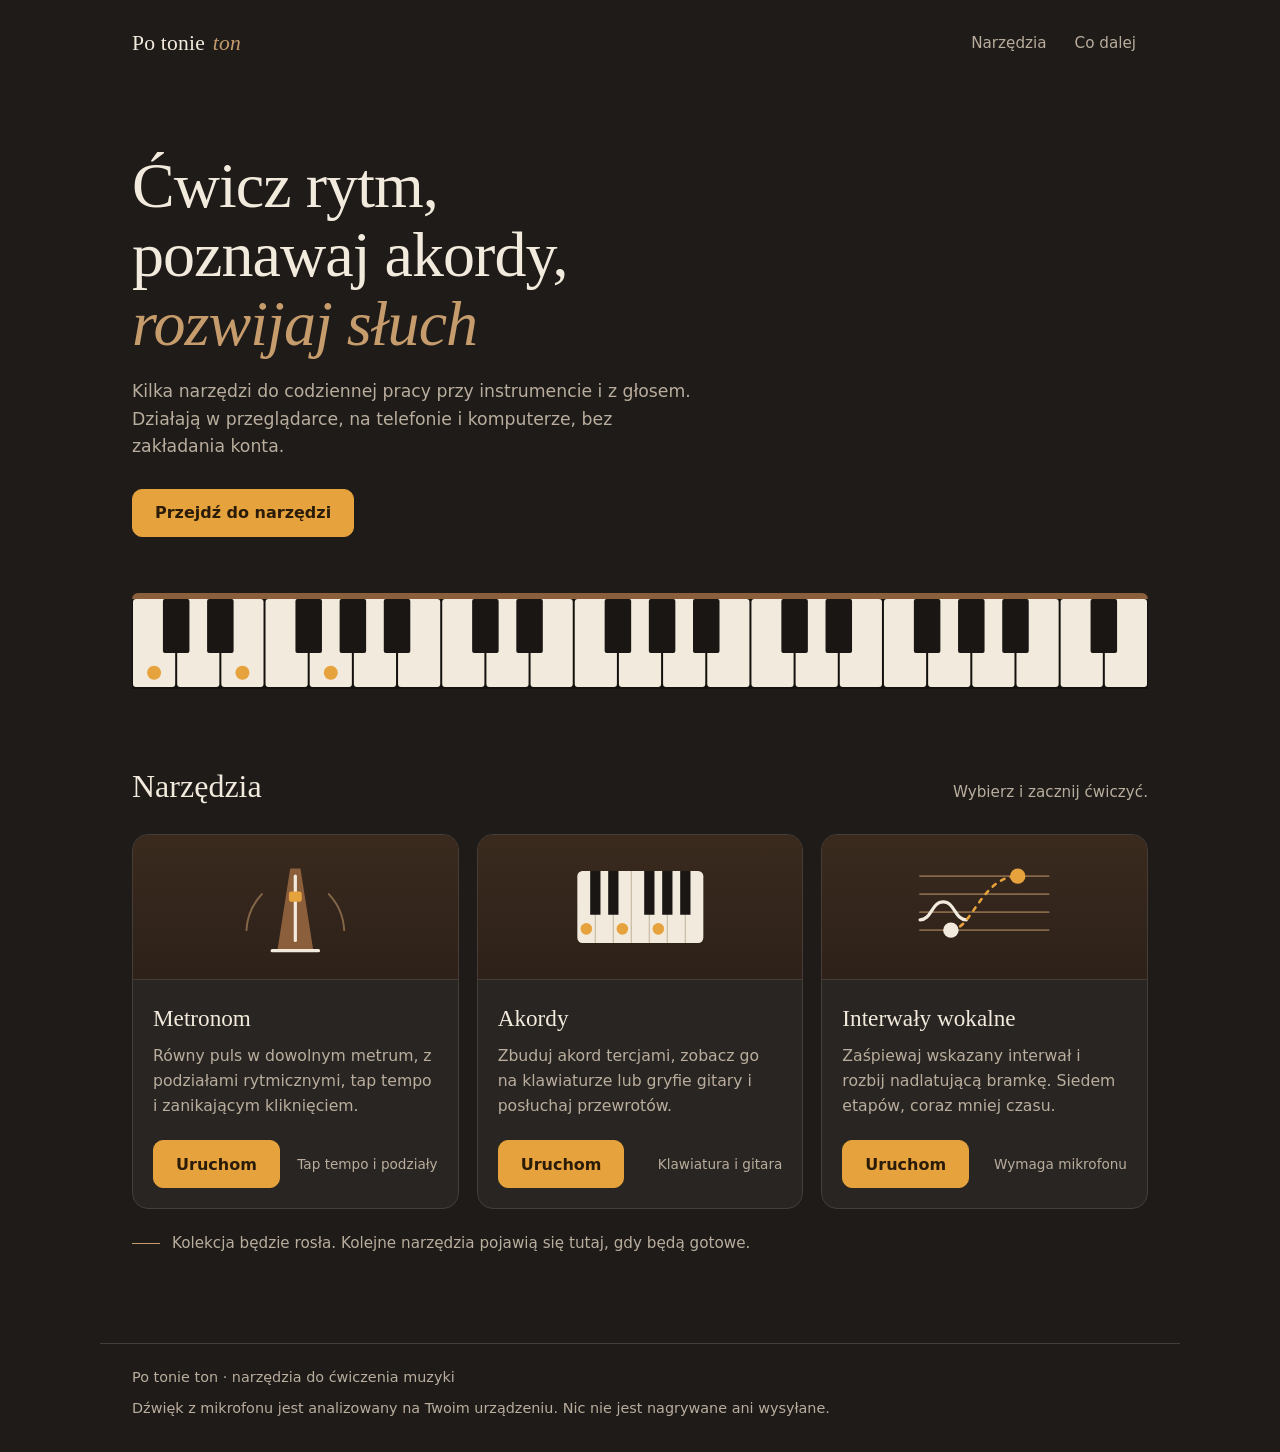
==== index.html @ c6633d5c "Add files via upload" ====
<!doctype html>
<html lang="pl">
<head>
<meta charset="utf-8">
<meta name="viewport" content="width=device-width, initial-scale=1, viewport-fit=cover">
<title>Po tonie ton</title>
<meta name="description" content="Narzędzia do ćwiczenia muzyki w przeglądarce: akordy, interwały wokalne i metronom. Bez konta i bez instalacji.">
<meta name="theme-color" content="#1e1b19">
<link rel="icon" type="image/svg+xml" href="assets/favicon.svg">
<!-- Po publikacji pod innym adresem zmień poniższe trzy adresy (patrz README). -->
<link rel="canonical" href="https://lukas-piano.github.io/Po_tonie_ton/">
<meta property="og:type" content="website">
<meta property="og:locale" content="pl_PL">
<meta property="og:site_name" content="Po tonie ton">
<meta property="og:title" content="Po tonie ton — ćwicz rytm, poznawaj akordy, rozwijaj słuch">
<meta property="og:description" content="Narzędzia do ćwiczenia muzyki w przeglądarce: akordy, interwały wokalne i metronom.">
<meta property="og:url" content="https://lukas-piano.github.io/Po_tonie_ton/">
<meta property="og:image" content="https://lukas-piano.github.io/Po_tonie_ton/assets/og-image.png">
<meta property="og:image:width" content="1200">
<meta property="og:image:height" content="630">
<meta property="og:image:alt" content="Po tonie ton — narzędzia do ćwiczenia muzyki">
<meta name="twitter:card" content="summary_large_image">
<link rel="stylesheet" href="assets/portal.css">
</head>
<body>
<header class="wrap top">
  <a class="brand" href="#top" aria-label="Po tonie ton — strona główna">Po tonie <span>ton</span></a>
  <nav class="nav" aria-label="Główna">
    <a href="#narzedzia">Narzędzia</a>
    <a href="#rozwoj">Co dalej</a>
  </nav>
</header>

<main id="top">
  <section class="wrap hero">
    <h1>Ćwicz rytm, poznawaj akordy, <em>rozwijaj słuch</em></h1>
    <p>Kilka narzędzi do codziennej pracy przy instrumencie i z głosem. Działają w przeglądarce, na telefonie i komputerze, bez zakładania konta.</p>
    <a class="btn btn--primary" href="#narzedzia">Przejdź do narzędzi</a>
    <div class="keyboard" id="klawiatura"></div>
  </section>

  <section class="wrap tools" id="narzedzia" aria-labelledby="narzedzia-tytul">
    <div class="section-head">
      <h2 id="narzedzia-tytul">Narzędzia</h2>
      <p>Wybierz i zacznij ćwiczyć.</p>
    </div>
    <ul class="cards" id="lista-aplikacji">
      <!-- Karty rysuje assets/portal.js z katalogu assets/apps.js. Poniżej wersja bez JavaScriptu. -->
      <li class="card"><div class="card__body"><h3 class="card__title">Metronom</h3></div><div class="card__foot"><a class="btn btn--primary" data-app href="metronom/">Uruchom</a></div></li>
      <li class="card"><div class="card__body"><h3 class="card__title">Akordy</h3></div><div class="card__foot"><a class="btn btn--primary" data-app href="akordy/">Uruchom</a></div></li>
      <li class="card"><div class="card__body"><h3 class="card__title">Interwały wokalne</h3></div><div class="card__foot"><a class="btn btn--primary" data-app href="interwaly/">Uruchom</a></div></li>
    </ul>
    <p class="growing" id="rozwoj">Kolekcja będzie rosła. Kolejne narzędzia pojawią się tutaj, gdy będą gotowe.</p>
  </section>
</main>

<footer class="wrap foot">
  <span>Po tonie ton · narzędzia do ćwiczenia muzyki</span>
  <span>Dźwięk z mikrofonu jest analizowany na Twoim urządzeniu. Nic nie jest nagrywane ani wysyłane.</span>
</footer>

<script src="assets/portal-link.js"></script>
<script src="assets/apps.js"></script>
<script src="assets/portal.js"></script>
</body>
</html>
---- assets/portal.css ----
/* Układ: jedna spokojna kolumna — znak i nawigacja, nagłówek z klawiaturą, rząd kart narzędzi, stopka. */
:root {
  color-scheme: dark;
  --bg: #1e1b19;          /* ciepły grafit */
  --surface: #292522;
  --surface-2: #322d29;
  --line: #453d37;
  --wood: #8b5e3c;
  --wood-light: #c69c6d;
  --cream: #f2eadc;       /* złamana biel */
  --muted: #b9ad9d;
  --amber: #e6a23c;
  --amber-ink: #2a1c08;
  --display: "Iowan Old Style", "Palatino Linotype", Palatino, "Book Antiqua", "Noto Serif", Georgia, serif;
  --body: system-ui, -apple-system, "Segoe UI", Roboto, "Helvetica Neue", Arial, sans-serif;
  --wrap: 1080px;
}

*, *::before, *::after { box-sizing: border-box; }
html { -webkit-text-size-adjust: 100%; }
body {
  margin: 0;
  background: var(--bg);
  color: var(--cream);
  font: 17px/1.6 var(--body);
  overflow-x: hidden;
}
[hidden] { display: none !important; }
a { color: inherit; }
:focus-visible { outline: 3px solid var(--amber); outline-offset: 3px; border-radius: 4px; }

.wrap { max-width: var(--wrap); margin-inline: auto; padding-inline: clamp(16px, 4vw, 32px); }

/* ---------- pasek górny ---------- */
.top { display: flex; align-items: center; justify-content: space-between; gap: 16px; padding-block: 18px; }
.brand { font-family: var(--display); font-size: 1.35rem; letter-spacing: .01em; text-decoration: none; display: inline-flex; align-items: baseline; gap: .35em; padding-block: 8px; }
.brand span { color: var(--wood-light); font-style: italic; }
.nav { display: flex; gap: 4px; }
.nav a { text-decoration: none; color: var(--muted); font-size: .95rem; padding: 10px 12px; border-radius: 8px; }
.nav a:hover { color: var(--cream); background: var(--surface); }

/* ---------- nagłówek ---------- */
.hero { padding-block: clamp(28px, 6vw, 64px) 0; }
.hero h1 {
  font-family: var(--display); font-weight: 500;
  font-size: clamp(2.1rem, 6.2vw, 4rem); line-height: 1.08; letter-spacing: -.015em;
  margin: 0 0 20px; max-width: 16ch; text-wrap: balance;
}
.hero h1 em { font-style: italic; color: var(--wood-light); }
.hero p { color: var(--muted); max-width: 52ch; margin: 0 0 28px; font-size: 1.08rem; }
.keyboard { margin-top: clamp(32px, 6vw, 56px); height: clamp(64px, 11vw, 96px); border-top: 6px solid var(--wood); border-radius: 6px 6px 0 0; overflow: hidden; background: #14110f; }
.keyboard svg { display: block; }
.kw { fill: var(--cream); }
.kb { fill: #191614; }
.kd { fill: var(--amber); }
.kd--in { animation: note 1.2s ease-out both; }
@keyframes note { from { opacity: 0; transform: translateY(-6px); } to { opacity: 1; transform: none; } }

/* ---------- przyciski ---------- */
.btn {
  display: inline-flex; align-items: center; justify-content: center; gap: 8px;
  min-height: 48px; padding: 0 22px; border-radius: 10px;
  font: 600 1rem var(--body); text-decoration: none; cursor: pointer;
  border: 1px solid var(--line); color: var(--cream); background: var(--surface);
  transition: background .15s, transform .15s, border-color .15s;
}
.btn:hover { background: var(--surface-2); border-color: var(--wood-light); }
.btn:active { transform: translateY(1px); }
.btn--primary { background: var(--amber); border-color: var(--amber); color: var(--amber-ink); }
.btn--primary:hover { background: #f0b659; border-color: #f0b659; }

/* ---------- narzędzia ---------- */
.tools { padding-block: clamp(40px, 7vw, 72px); }
.section-head { display: flex; align-items: baseline; justify-content: space-between; gap: 16px; flex-wrap: wrap; margin-bottom: 22px; }
.section-head h2 { font-family: var(--display); font-weight: 500; font-size: clamp(1.5rem, 3.4vw, 2rem); margin: 0; }
.section-head p { margin: 0; color: var(--muted); font-size: .95rem; }

.cards { list-style: none; margin: 0; padding: 0; display: grid; gap: 18px; grid-template-columns: repeat(auto-fit, minmax(260px, 1fr)); }
.card {
  display: flex; flex-direction: column; min-width: 0;
  background: var(--surface); border: 1px solid var(--line); border-radius: 16px; overflow: hidden;
  transition: border-color .2s, transform .2s;
}
.card:hover { border-color: var(--wood-light); transform: translateY(-2px); }
.card__art { background: linear-gradient(#3a2a1e, #2d2119); border-bottom: 1px solid var(--line); padding: 18px; }
.card__art svg { display: block; width: 100%; height: 108px; }
.card__body { padding: 20px 20px 4px; flex: 1; }
.card__title { font-family: var(--display); font-weight: 500; font-size: 1.45rem; margin: 0 0 6px; }
.card__text { margin: 0; color: var(--muted); font-size: .98rem; }
.card__foot { display: flex; align-items: center; justify-content: space-between; gap: 12px; flex-wrap: wrap; padding: 18px 20px 20px; }
.card__note { color: var(--muted); font-size: .85rem; }
.badge { display: inline-flex; align-items: center; min-height: 48px; padding: 0 14px; border: 1px dashed var(--line); border-radius: 10px; color: var(--muted); font-size: .9rem; }
.card--soon .card__art { opacity: .55; }
.card--soon:hover { transform: none; border-color: var(--line); }

/* grafiki kart */
.card__art .wood { fill: var(--wood); }
.card__art .line { fill: none; stroke: var(--cream); stroke-width: 2.5; stroke-linecap: round; }
.card__art .tick { fill: none; stroke: var(--wood-light); stroke-width: 1.5; stroke-linecap: round; opacity: .55; }
.card__art .wave { fill: none; stroke: var(--amber); stroke-width: 2; stroke-dasharray: 3 5; stroke-linecap: round; }
.card__art .amber { fill: var(--amber); }
.card__art .cream { fill: var(--cream); }
.card__art .keys { fill: var(--cream); }
.card__art .keyline { stroke: #cbbfa9; stroke-width: 1; }
.card__art .black { fill: #191614; }
.card__art .pendulum { transform-origin: 60px 68px; animation: swing 1.6s ease-in-out infinite alternate; }
.card--soon .pendulum { animation: none; transform: rotate(14deg); }
@keyframes swing { from { transform: rotate(-16deg); } to { transform: rotate(16deg); } }

.growing { margin-top: 22px; color: var(--muted); font-size: .95rem; display: flex; gap: 12px; align-items: center; }
.growing::before { content: ""; flex: none; width: 28px; height: 1px; background: var(--wood-light); }

/* ---------- stopka ---------- */
.foot { border-top: 1px solid var(--line); padding-block: 22px 32px; color: var(--muted); font-size: .9rem; display: flex; gap: 8px 24px; justify-content: space-between; flex-wrap: wrap; }

/* ---------- strona „chwilowo niedostępne” ---------- */
.notice { padding-block: clamp(40px, 10vw, 96px); max-width: 60ch; }
.notice h1 { font-family: var(--display); font-weight: 500; font-size: clamp(2rem, 6vw, 3rem); line-height: 1.1; margin: 0 0 16px; }
.notice p { color: var(--muted); margin: 0 0 28px; }
.notice .eyebrow { color: var(--wood-light); font-size: .8rem; letter-spacing: .14em; text-transform: uppercase; margin: 0 0 12px; }

@media (max-width: 480px) {
  .nav a { padding-inline: 8px; }
  .card__art svg { height: 92px; }
}
@media (prefers-reduced-motion: reduce) {
  *, *::before, *::after { animation: none !important; transition: none !important; }
  html { scroll-behavior: auto; }
}
@media (prefers-reduced-motion: no-preference) { html { scroll-behavior: smooth; } }
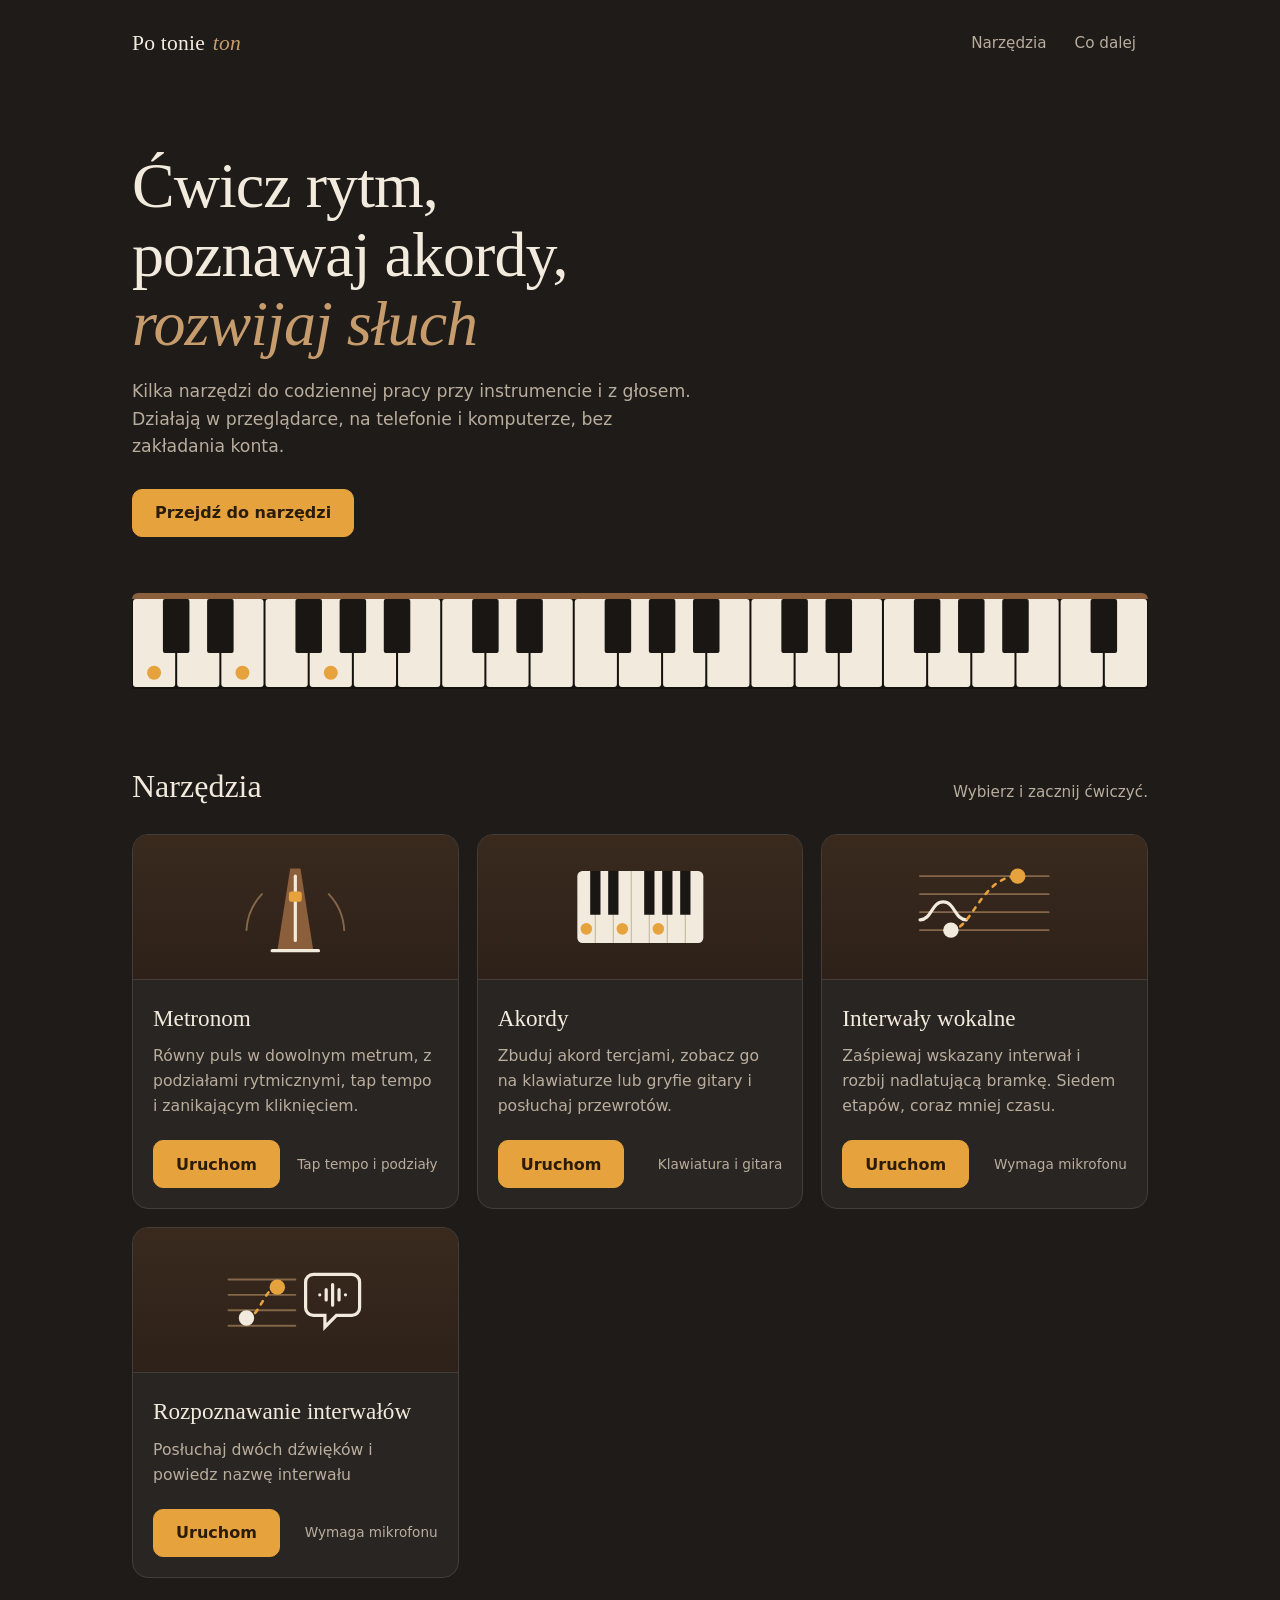
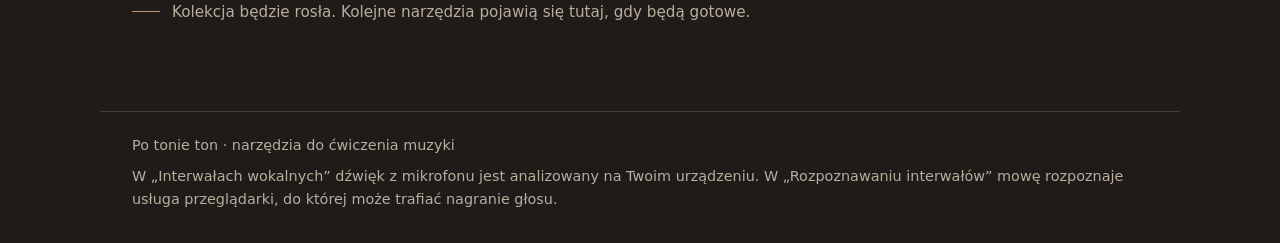
==== commit 3d830570: "Add files via upload" ====
--- a/index.html
+++ b/index.html
@@ -8,19 +8,19 @@
 <meta name="theme-color" content="#1e1b19">
 <link rel="icon" type="image/svg+xml" href="assets/favicon.svg">
 <!-- Po publikacji pod innym adresem zmień poniższe trzy adresy (patrz README). -->
-<link rel="canonical" href="https://lukas-piano.github.io/Po_tonie_ton/">
+<link rel="canonical" href="https://lukas-piano.github.io/PoTonieTon/">
 <meta property="og:type" content="website">
 <meta property="og:locale" content="pl_PL">
 <meta property="og:site_name" content="Po tonie ton">
 <meta property="og:title" content="Po tonie ton — ćwicz rytm, poznawaj akordy, rozwijaj słuch">
 <meta property="og:description" content="Narzędzia do ćwiczenia muzyki w przeglądarce: akordy, interwały wokalne i metronom.">
-<meta property="og:url" content="https://lukas-piano.github.io/Po_tonie_ton/">
-<meta property="og:image" content="https://lukas-piano.github.io/Po_tonie_ton/assets/og-image.png">
+<meta property="og:url" content="https://lukas-piano.github.io/PoTonieTon/">
 <meta property="og:image:width" content="1200">
 <meta property="og:image:height" content="630">
 <meta property="og:image:alt" content="Po tonie ton — narzędzia do ćwiczenia muzyki">
 <meta name="twitter:card" content="summary_large_image">
 <link rel="stylesheet" href="assets/portal.css">
+<meta property="og:image" content="https://lukas-piano.github.io/PoTonieTon/og-image.jpg">
 </head>
 <body>
 <header class="wrap top">
@@ -49,6 +49,7 @@
       <li class="card"><div class="card__body"><h3 class="card__title">Metronom</h3></div><div class="card__foot"><a class="btn btn--primary" data-app href="metronom/">Uruchom</a></div></li>
       <li class="card"><div class="card__body"><h3 class="card__title">Akordy</h3></div><div class="card__foot"><a class="btn btn--primary" data-app href="akordy/">Uruchom</a></div></li>
       <li class="card"><div class="card__body"><h3 class="card__title">Interwały wokalne</h3></div><div class="card__foot"><a class="btn btn--primary" data-app href="interwaly/">Uruchom</a></div></li>
+      <li class="card"><div class="card__body"><h3 class="card__title">Rozpoznawanie interwałów</h3><p class="card__text">Posłuchaj dwóch dźwięków i powiedz nazwę interwału</p></div><div class="card__foot"><a class="btn btn--primary" data-app href="rozpoznawanie-interwalow/">Uruchom</a></div></li>
     </ul>
     <p class="growing" id="rozwoj">Kolekcja będzie rosła. Kolejne narzędzia pojawią się tutaj, gdy będą gotowe.</p>
   </section>
@@ -56,7 +57,7 @@
 
 <footer class="wrap foot">
   <span>Po tonie ton · narzędzia do ćwiczenia muzyki</span>
-  <span>Dźwięk z mikrofonu jest analizowany na Twoim urządzeniu. Nic nie jest nagrywane ani wysyłane.</span>
+  <span>W „Interwałach wokalnych” dźwięk z mikrofonu jest analizowany na Twoim urządzeniu. W „Rozpoznawaniu interwałów” mowę rozpoznaje usługa przeglądarki, do której może trafiać nagranie głosu.</span>
 </footer>
 
 <script src="assets/portal-link.js"></script>
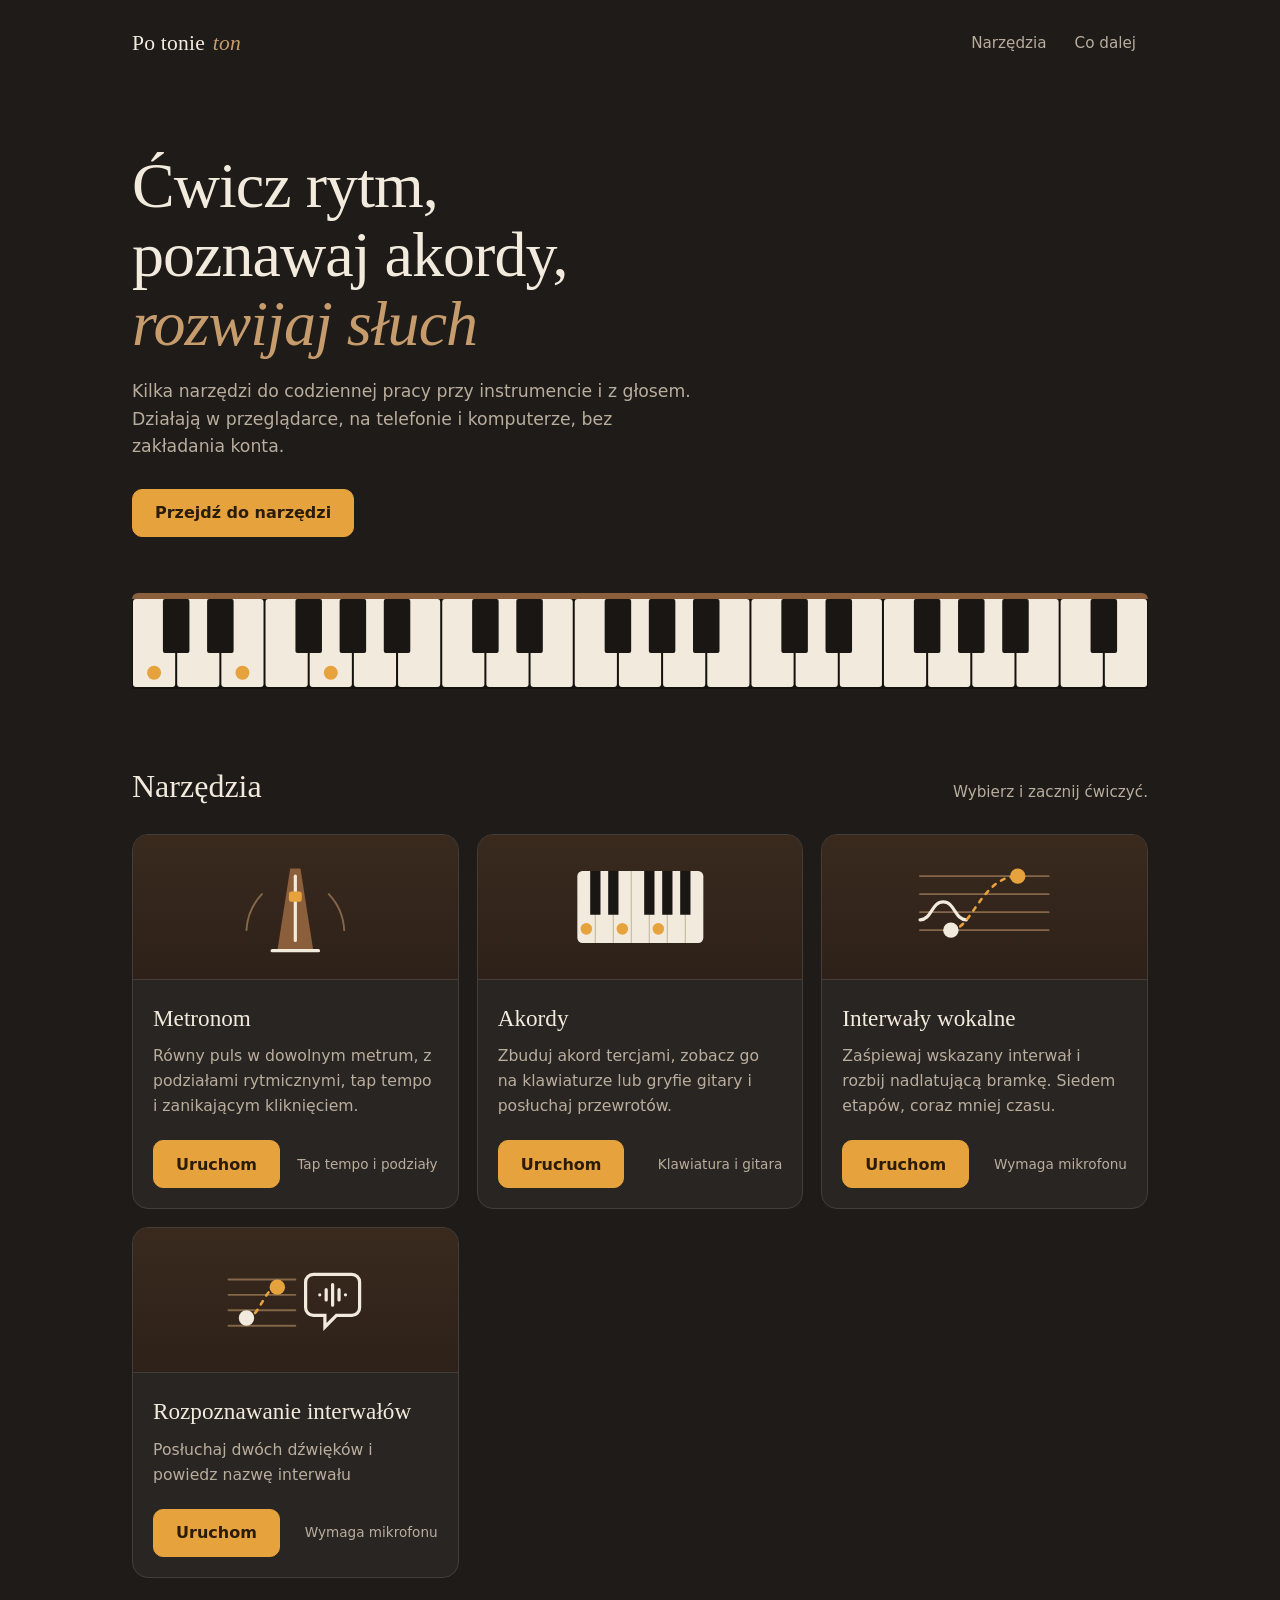
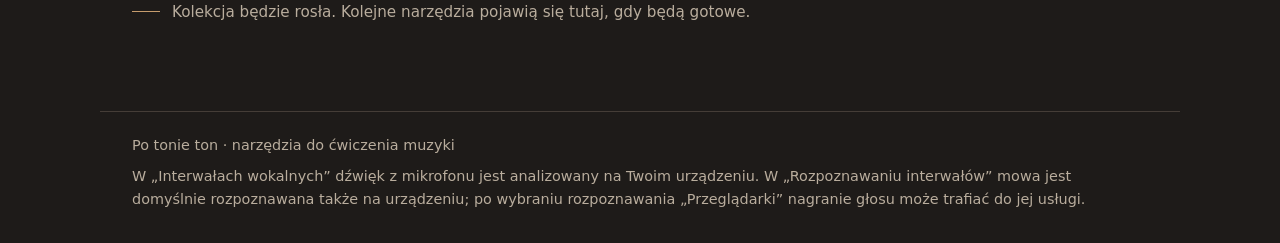
==== commit 82fdbbc0: "Add files via upload" ====
--- a/index.html
+++ b/index.html
@@ -57,7 +57,7 @@
 
 <footer class="wrap foot">
   <span>Po tonie ton · narzędzia do ćwiczenia muzyki</span>
-  <span>W „Interwałach wokalnych” dźwięk z mikrofonu jest analizowany na Twoim urządzeniu. W „Rozpoznawaniu interwałów” mowę rozpoznaje usługa przeglądarki, do której może trafiać nagranie głosu.</span>
+  <span>W „Interwałach wokalnych” dźwięk z mikrofonu jest analizowany na Twoim urządzeniu. W „Rozpoznawaniu interwałów” mowa jest domyślnie rozpoznawana także na urządzeniu; po wybraniu rozpoznawania „Przeglądarki” nagranie głosu może trafiać do jej usługi.</span>
 </footer>
 
 <script src="assets/portal-link.js"></script>
